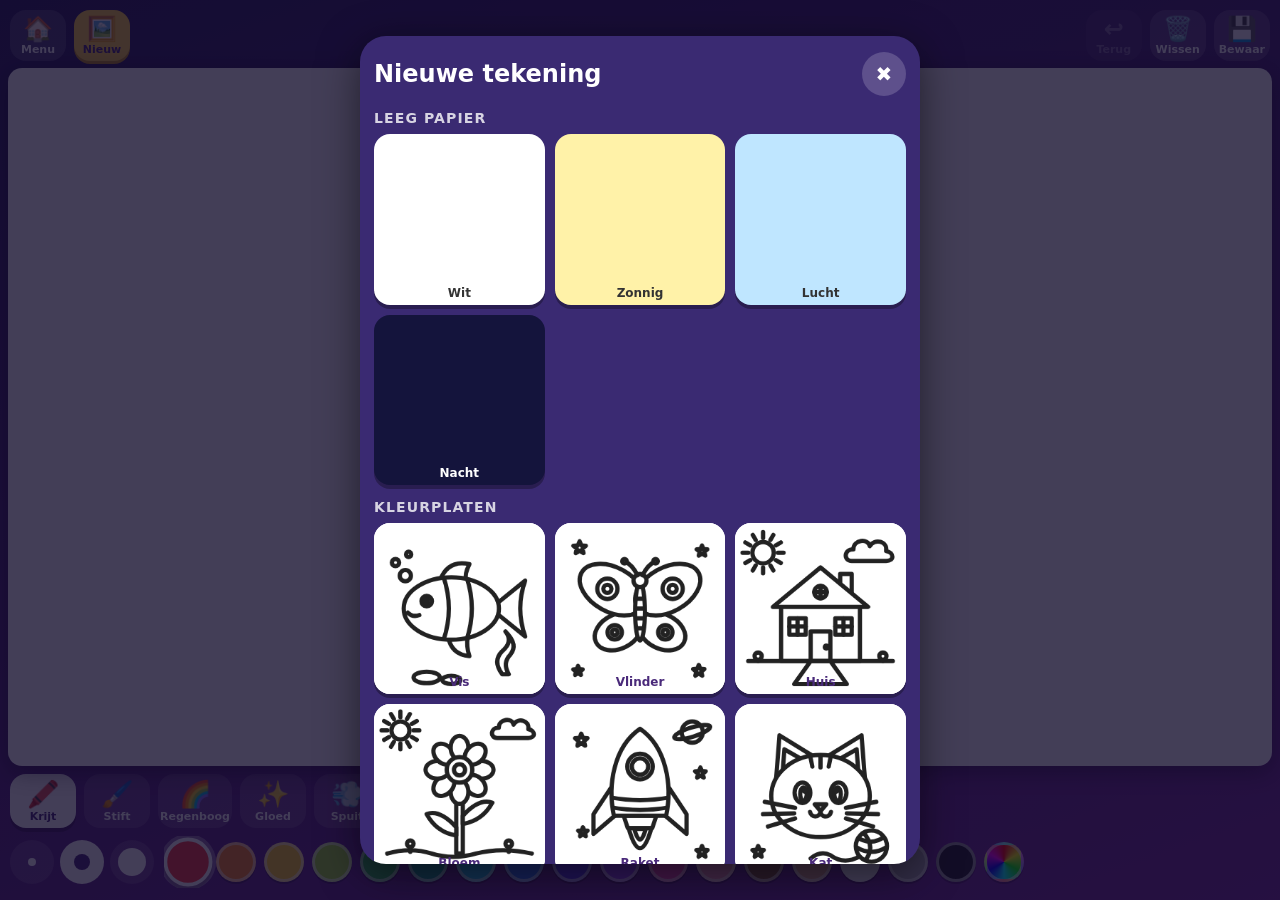
==== games/artist.html @ 067ffa8c "Initial project" ====
<!DOCTYPE html>
<html lang="nl">
<head>
<meta charset="utf-8">
<title>Tiny Artist</title>
<meta name="viewport" content="width=device-width, initial-scale=1, maximum-scale=1, user-scalable=no, viewport-fit=cover">
<meta name="apple-mobile-web-app-capable" content="yes">
<meta name="mobile-web-app-capable" content="yes">
<meta name="apple-mobile-web-app-status-bar-style" content="black-translucent">
<meta name="apple-mobile-web-app-title" content="Tiny Artist">
<meta name="theme-color" content="#2b1f5c">
<link rel="apple-touch-icon" href="../icon-180.png">
<link rel="icon" href="../icon-192.png">
<style>
  :root { --bg1:#2b1f5c; --bg2:#7a2f9a; }
  * {
    box-sizing: border-box;
    -webkit-tap-highlight-color: transparent; -webkit-touch-callout: none;
    -webkit-user-select: none; user-select: none; touch-action: none;
  }
  html, body {
    margin: 0; height: 100%; overflow: hidden; overscroll-behavior: none;
    background: linear-gradient(160deg, var(--bg1), var(--bg2)) fixed;
    font-family: ui-rounded, system-ui, -apple-system, "Segoe UI", Roboto, sans-serif; color: #fff;
  }
  #app {
    position: fixed; inset: 0; display: flex; flex-direction: column;
    padding: env(safe-area-inset-top) env(safe-area-inset-right) env(safe-area-inset-bottom) env(safe-area-inset-left);
  }
  button { font: inherit; color: inherit; border: 0; touch-action: manipulation; }

  /* ---------- header ---------- */
  header { display: flex; gap: 8px; padding: 10px 10px 6px; align-items: center; }
  header .sp { flex: 1; }
  header button {
    display: flex; flex-direction: column; align-items: center; gap: 1px; min-width: 56px;
    padding: 6px 5px 5px; border-radius: 16px; background: rgba(255,255,255,.16); font-size: 11px; font-weight: 800;
  }
  header button span { font-size: 24px; line-height: 1.1; }
  header button:active { background: rgba(255,255,255,.32); }
  header button.off { opacity: .35; }
  #btnPages { background: #ffd23f; color: #4a2a7a; box-shadow: 0 3px 0 #c9971a; }

  /* ---------- canvas ---------- */
  #stage { flex: 1; min-height: 0; position: relative; display: grid; place-items: center; padding: 0 8px; }
  #board { position: relative; border-radius: 14px; overflow: hidden; box-shadow: 0 6px 24px rgba(0,0,0,.45); }
  #board canvas { position: absolute; inset: 0; width: 100%; height: 100%; display: block; }
  #lines { pointer-events: none; }
  #stamps {
    position: absolute; left: 10px; right: 10px; bottom: 6px; display: flex; gap: 6px; padding: 6px;
    background: rgba(20,12,50,.8); border-radius: 22px; overflow-x: auto; scrollbar-width: none;
  }
  #stamps[hidden], #picker[hidden] { display: none; }
  #stamps::-webkit-scrollbar { display: none; }
  #stamps, #stamps * { touch-action: pan-x; }
  #stamps button { flex: 0 0 auto; font-size: 30px; width: 50px; height: 50px; border-radius: 14px; background: rgba(255,255,255,.12); }
  #stamps button.on { background: #fff; }

  /* ---------- tools ---------- */
  .scroller { display: flex; gap: 8px; overflow-x: auto; scrollbar-width: none; scroll-snap-type: x proximity; }
  .scroller::-webkit-scrollbar { display: none; }
  .scroller, .scroller * { touch-action: pan-x; }
  #tools { padding: 8px 10px 4px; }
  #tools button {
    flex: 0 0 66px; border-radius: 16px; padding: 6px 2px 5px; background: rgba(255,255,255,.14);
    display: flex; flex-direction: column; align-items: center; gap: 1px; font-size: 11px; font-weight: 800; scroll-snap-align: center;
  }
  #tools button span { font-size: 26px; line-height: 1.1; }
  #tools button.on { background: #fff; color: #4a2a7a; box-shadow: 0 4px 0 rgba(0,0,0,.25); }

  #row2 { display: flex; align-items: center; gap: 10px; padding: 4px 10px 12px; }
  #sizes { display: flex; gap: 6px; flex: 0 0 auto; }
  #sizes button { width: 44px; height: 44px; border-radius: 50%; background: rgba(255,255,255,.14); display: grid; place-items: center; }
  #sizes button i { display: block; border-radius: 50%; background: #fff; }
  #sizes button.on { background: #fff; }
  #sizes button.on i { background: #4a2a7a; }
  #colors { flex: 1; min-width: 0; padding: 6px 4px; }
  .sw {
    flex: 0 0 40px; height: 40px; border-radius: 50%; background: var(--c); border: 3px solid rgba(255,255,255,.55);
    box-shadow: 0 2px 0 rgba(0,0,0,.25); display: grid; place-items: center; font-size: 20px; position: relative;
  }
  .sw.on { transform: scale(1.22); border-color: #fff; box-shadow: 0 0 0 3px rgba(255,255,255,.35), 0 3px 0 rgba(0,0,0,.3); }
  .sw.custom { background: conic-gradient(red, yellow, lime, cyan, blue, magenta, red); }
  .sw.custom input { position: absolute; inset: 0; opacity: 0; width: 100%; height: 100%; }

  /* ---------- picker ---------- */
  #picker { position: fixed; inset: 0; z-index: 30; background: rgba(15,8,40,.78); display: grid; place-items: center; padding: env(safe-area-inset-top) 12px env(safe-area-inset-bottom); }
  .sheet {
    width: min(100%, 560px); max-height: 92%; overflow-y: auto; background: #3a2a72; border-radius: 26px; padding: 14px 14px 18px;
    box-shadow: 0 10px 40px rgba(0,0,0,.5);
  }
  .sheet, .sheet * { touch-action: pan-y; }
  .sheet h2 { margin: 2px 0 8px; font-size: 24px; display: flex; justify-content: space-between; align-items: center; }
  .sheet h3 { margin: 14px 0 8px; font-size: 14px; opacity: .8; text-transform: uppercase; letter-spacing: .08em; }
  #closeP { width: 44px; height: 44px; border-radius: 50%; background: rgba(255,255,255,.18); font-size: 20px; }
  .grid { display: grid; grid-template-columns: repeat(3, 1fr); gap: 10px; }
  .thumb { background: #fff; border-radius: 16px; padding: 0; overflow: hidden; position: relative; aspect-ratio: 1; box-shadow: 0 4px 0 rgba(0,0,0,.3); }
  .thumb canvas { width: 100%; height: 100%; display: block; }
  .thumb b { position: absolute; left: 0; right: 0; bottom: 5px; text-align: center; font-size: 12px; color: #4a2a7a; }
  .thumb.blank b { color: #333; }
  .thumb:active { transform: scale(.96); }

  #toast {
    position: fixed; left: 50%; bottom: 120px; transform: translateX(-50%); z-index: 40; background: #fff; color: #4a2a7a;
    font-weight: 800; padding: 12px 20px; border-radius: 24px; opacity: 0; transition: opacity .25s; pointer-events: none;
  }
  #toast.show { opacity: 1; }
</style>
</head>
<body>
<div id="app">
  <header>
    <button id="btnHome"><span>🏠</span>Menu</button>
    <button id="btnPages"><span>🖼️</span>Nieuw</button>
    <div class="sp"></div>
    <button id="btnUndo" class="off"><span>↩️</span>Terug</button>
    <button id="btnClear"><span>🗑️</span>Wissen</button>
    <button id="btnSave"><span>💾</span>Bewaar</button>
  </header>

  <div id="stage">
    <div id="board"><canvas id="paint"></canvas><canvas id="lines"></canvas></div>
    <div id="stamps" hidden></div>
  </div>

  <div id="tools" class="scroller">
    <button data-tool="crayon" class="on"><span>🖍️</span>Krijt</button>
    <button data-tool="marker"><span>🖌️</span>Stift</button>
    <button data-tool="rainbow"><span>🌈</span>Regenboog</button>
    <button data-tool="glow"><span>✨</span>Gloed</button>
    <button data-tool="spray"><span>💨</span>Spuit</button>
    <button data-tool="fill"><span>🪣</span>Vullen</button>
    <button data-tool="stamp"><span>🦄</span>Stempels</button>
    <button data-tool="eraser"><span>🧽</span>Gum</button>
  </div>

  <div id="row2">
    <div id="sizes">
      <button data-s="0" aria-label="Klein"><i style="width:8px;height:8px"></i></button>
      <button data-s="1" class="on" aria-label="Middel"><i style="width:16px;height:16px"></i></button>
      <button data-s="2" aria-label="Groot"><i style="width:28px;height:28px"></i></button>
    </div>
    <div id="colors" class="scroller"></div>
  </div>
</div>

<div id="picker" hidden>
  <div class="sheet">
    <h2>Nieuwe tekening <button id="closeP" aria-label="Sluiten">✖️</button></h2>
    <h3>Leeg papier</h3>
    <div class="grid" id="blanks"></div>
    <h3>Kleurplaten</h3>
    <div class="grid" id="pages"></div>
  </div>
</div>
<div id="toast"></div>

<script>
(() => {
  const $ = (s) => document.querySelector(s);
  const TAU = Math.PI * 2;

  /* =====================================================================
     Coloring pages: drawn with code on a 1000 x 1000 grid.
     Every shape is closed, so the paint bucket fills it neatly.
     ===================================================================== */
  function T(c) {
    const sh = (f, solid = true) => { // draw a shape; "solid" hides lines behind it
      c.beginPath(); f();
      if (solid) { c.save(); c.globalCompositeOperation = 'destination-out'; c.fill(); c.restore(); }
      c.stroke();
    };
    const open = (f) => { c.beginPath(); f(); c.stroke(); };
    const clipTo = (shape, g) => { c.save(); c.beginPath(); shape(); c.clip(); g(); c.restore(); };
    const circ = (x, y, r, solid = true) => sh(() => c.arc(x, y, r, 0, TAU), solid);
    const ell = (x, y, rx, ry, rot = 0, solid = true) => sh(() => c.ellipse(x, y, rx, ry, rot, 0, TAU), solid);
    const poly = (pts, solid = true) => sh(() => { pts.forEach(([x, y], i) => (i ? c.lineTo(x, y) : c.moveTo(x, y))); c.closePath(); }, solid);
    const line = (x1, y1, x2, y2) => open(() => { c.moveTo(x1, y1); c.lineTo(x2, y2); });
    const star = (x, y, R) => poly(Array.from({ length: 10 }, (_, i) => {
      const a = -Math.PI / 2 + i * Math.PI / 5, r = i % 2 ? R * 0.45 : R; return [x + Math.cos(a) * r, y + Math.sin(a) * r];
    }));
    const cloud = (x, y, s) => {
      const lw = c.lineWidth; c.save(); c.translate(x, y); c.scale(s, s); c.lineWidth = lw / s;
      sh(() => {
        c.moveTo(-100, 40); c.bezierCurveTo(-150, 40, -150, -30, -90, -30);
        c.bezierCurveTo(-90, -90, 0, -100, 10, -50); c.bezierCurveTo(40, -100, 120, -80, 110, -20);
        c.bezierCurveTo(160, -10, 160, 40, 110, 40); c.closePath();
      });
      c.restore();
    };
    const sun = (x, y, r) => {
      for (let i = 0; i < 12; i++) { const a = i * TAU / 12; line(x + Math.cos(a) * (r + 25), y + Math.sin(a) * (r + 25), x + Math.cos(a) * (r + 60), y + Math.sin(a) * (r + 60)); }
      circ(x, y, r);
    };
    return { c, sh, open, clipTo, circ, ell, poly, line, star, cloud, sun };
  }
  const mir = (pts) => pts.map(([x, y]) => [1000 - x, y]);

  const ART = {
    fish(t) {
      const { c, sh, open, clipTo, circ } = t;
      [[170, 300, 34], [110, 220, 22], [190, 170, 16]].forEach(([x, y, r]) => circ(x, y, r));
      sh(() => { c.moveTo(690, 500); c.lineTo(900, 330); c.quadraticCurveTo(840, 500, 900, 670); c.closePath(); });
      sh(() => { c.moveTo(380, 330); c.quadraticCurveTo(430, 200, 560, 230); c.quadraticCurveTo(530, 290, 540, 325); c.closePath(); });
      sh(() => { c.moveTo(430, 670); c.quadraticCurveTo(450, 780, 560, 790); c.quadraticCurveTo(540, 730, 550, 672); c.closePath(); });
      const body = () => c.ellipse(450, 500, 290, 190, 0, 0, TAU);
      sh(body);
      clipTo(body, () => {
        open(() => { c.moveTo(400, 300); c.quadraticCurveTo(470, 500, 400, 700); });
        open(() => { c.moveTo(540, 300); c.quadraticCurveTo(610, 500, 540, 700); });
      });
      circ(300, 455, 32); circ(296, 455, 12, false);
      open(() => { c.moveTo(185, 525); c.quadraticCurveTo(215, 555, 255, 540); });
      // seaweed + pebbles
      sh(() => { c.moveTo(760, 900); c.quadraticCurveTo(700, 820, 760, 760); c.quadraticCurveTo(830, 700, 780, 640); c.quadraticCurveTo(860, 720, 810, 780); c.quadraticCurveTo(760, 830, 800, 900); c.closePath(); });
      t.ell(300, 920, 80, 35); t.ell(450, 935, 55, 25);
    },
    butterfly(t) {
      const { c, sh, open, clipTo, circ, ell } = t;
      ell(365, 640, 150, 105, -0.45); ell(635, 640, 150, 105, 0.45);
      ell(330, 385, 215, 135, 0.5); ell(670, 385, 215, 135, -0.5);
      [[300, 380, 62], [700, 380, 62], [345, 645, 44], [655, 645, 44]].forEach(([x, y, r]) => { circ(x, y, r, false); circ(x, y, r * 0.4, false); });
      const body = () => c.ellipse(500, 520, 30, 175, 0, 0, TAU);
      sh(body);
      clipTo(body, () => [440, 500, 560, 620].forEach((y) => t.line(460, y, 540, y)));
      circ(500, 330, 40);
      open(() => { c.moveTo(485, 298); c.quadraticCurveTo(450, 230, 410, 215); });
      open(() => { c.moveTo(515, 298); c.quadraticCurveTo(550, 230, 590, 215); });
      circ(405, 212, 14); circ(595, 212, 14);
      t.star(130, 130, 40); t.star(880, 150, 34); t.star(860, 880, 36); t.star(120, 880, 30);
    },
    house(t) {
      const { c, sh, open, circ, line, poly } = t;
      t.sun(150, 160, 65); t.cloud(790, 170, 1);
      sh(() => c.rect(620, 290, 70, 140));
      sh(() => c.rect(260, 480, 480, 340));
      sh(() => { c.moveTo(210, 490); c.lineTo(500, 250); c.lineTo(790, 490); c.closePath(); });
      circ(500, 400, 38); line(462, 400, 538, 400); line(500, 362, 500, 438);
      sh(() => c.rect(440, 640, 120, 180)); circ(535, 735, 9, false);
      [[310, 560], [590, 560]].forEach(([x, y]) => { sh(() => c.rect(x, y, 100, 100)); line(x + 50, y, x + 50, y + 100); line(x, y + 50, x + 100, y + 50); });
      poly([[440, 820], [340, 960], [660, 960], [560, 820]]);
      line(60, 820, 940, 820);
      [[120, 790], [880, 790]].forEach(([x, y]) => { circ(x, y, 22); line(x, y + 22, x, y + 30); });
    },
    flower(t) {
      const { c, sh, open, circ, ell } = t;
      t.sun(140, 140, 55); t.cloud(820, 150, 0.9);
      sh(() => c.rect(480, 440, 40, 450));
      sh(() => { c.moveTo(480, 730); c.quadraticCurveTo(380, 620, 300, 650); c.quadraticCurveTo(360, 760, 480, 780); c.closePath(); });
      sh(() => { c.moveTo(520, 660); c.quadraticCurveTo(620, 550, 700, 580); c.quadraticCurveTo(640, 690, 520, 710); c.closePath(); });
      for (let k = 0; k < 8; k++) { const a = k * TAU / 8; ell(500 + Math.cos(a) * 135, 380 + Math.sin(a) * 135, 72, 54, a); }
      circ(500, 380, 78); circ(500, 380, 34, false);
      open(() => { c.moveTo(60, 890); c.quadraticCurveTo(200, 850, 330, 890); c.quadraticCurveTo(460, 930, 600, 890); c.quadraticCurveTo(760, 850, 940, 890); });
      [[200, 870], [800, 870]].forEach(([x, y]) => { circ(x, y - 40, 20); t.line(x, y - 20, x, y + 10); });
    },
    rocket(t) {
      const { c, sh, open, clipTo, circ, poly } = t;
      t.star(140, 200, 40); t.star(870, 400, 34); t.star(150, 760, 30); t.star(880, 880, 36);
      circ(820, 150, 65); t.ell(820, 150, 115, 28, -0.3, false);
      poly([[335, 470], [215, 650], [215, 770], [345, 660]]);
      poly(mir([[335, 470], [215, 650], [215, 770], [345, 660]]));
      poly([[400, 660], [600, 660], [575, 735], [425, 735]]);
      sh(() => { c.moveTo(430, 735); c.quadraticCurveTo(500, 980, 570, 735); c.closePath(); });
      sh(() => { c.moveTo(465, 740); c.quadraticCurveTo(500, 870, 535, 740); c.closePath(); }, false);
      const body = () => { c.moveTo(500, 130); c.bezierCurveTo(660, 240, 700, 470, 660, 660); c.lineTo(340, 660); c.bezierCurveTo(300, 470, 340, 240, 500, 130); c.closePath(); };
      sh(body);
      clipTo(body, () => {
        open(() => { c.moveTo(280, 540); c.quadraticCurveTo(500, 590, 720, 540); });
        open(() => { c.moveTo(280, 600); c.quadraticCurveTo(500, 650, 720, 600); });
      });
      circ(500, 360, 78); circ(500, 360, 50, false);
    },
    cat(t) {
      const { c, sh, open, clipTo, circ, ell, poly, line } = t;
      const ear = [[230, 430], [250, 170], [460, 300]], inner = [[270, 390], [280, 255], [385, 315]];
      poly(ear); poly(mir(ear)); poly(inner, false); poly(mir(inner), false);
      const head = () => c.ellipse(500, 540, 300, 250, 0, 0, TAU);
      sh(head);
      clipTo(head, () => { line(500, 300, 500, 365); line(440, 310, 450, 360); line(560, 310, 550, 360); });
      ell(390, 520, 48, 62); ell(396, 528, 20, 40, 0, false); circ(404, 505, 8, false);
      ell(610, 520, 48, 62); ell(604, 528, 20, 40, 0, false); circ(596, 505, 8, false);
      poly([[465, 590], [535, 590], [500, 632]]);
      open(() => c.arc(468, 632, 32, 0, Math.PI * 0.95));
      open(() => c.arc(532, 632, 32, Math.PI * 0.05, Math.PI));
      [[345, 612, 160, 575], [340, 645, 150, 650], [345, 676, 180, 725]].forEach(([a, b, x, y]) => { line(a, b, x, y); line(1000 - a, b, 1000 - x, y); });
      const ball = () => c.arc(810, 845, 95, 0, TAU);
      sh(ball);
      clipTo(ball, () => {
        open(() => { c.moveTo(720, 790); c.quadraticCurveTo(810, 850, 900, 780); });
        open(() => { c.moveTo(715, 850); c.quadraticCurveTo(810, 910, 905, 850); });
        open(() => { c.moveTo(760, 760); c.quadraticCurveTo(840, 850, 770, 935); });
      });
      open(() => { c.moveTo(735, 910); c.quadraticCurveTo(640, 960, 560, 900); c.quadraticCurveTo(500, 870, 440, 920); });
      t.star(120, 880, 36);
    },
    rainbow(t) {
      const { c, sh, open, circ, line } = t;
      t.sun(500, 150, 62);
      [350, 300, 250, 200, 150].forEach((r) => sh(() => c.arc(500, 700, r, Math.PI, TAU), true));
      line(150, 700, 850, 700);
      t.cloud(170, 715, 1.05); t.cloud(830, 715, 1.05);
      t.star(130, 330, 36); t.star(870, 330, 36); t.star(300, 880, 32); t.star(700, 880, 32);
      circ(500, 850, 38); t.line(500, 888, 500, 940);
    },
    car(t) {
      const { c, sh, open, circ, poly, line } = t;
      t.sun(150, 150, 55); t.cloud(790, 170, 0.9);
      circ(95, 545, 18); circ(55, 505, 12);
      sh(() => {
        c.moveTo(150, 600); c.lineTo(150, 505); c.quadraticCurveTo(150, 470, 190, 462); c.lineTo(330, 440); c.lineTo(420, 340);
        c.quadraticCurveTo(440, 320, 470, 320); c.lineTo(640, 320); c.quadraticCurveTo(670, 320, 690, 345); c.lineTo(760, 440);
        c.lineTo(820, 460); c.quadraticCurveTo(850, 470, 850, 505); c.lineTo(850, 600); c.closePath();
      });
      poly([[360, 440], [435, 355], [535, 355], [535, 440]], false);
      poly([[565, 440], [565, 355], [650, 355], [715, 440]], false);
      line(550, 440, 550, 590); circ(820, 525, 22); poly([[155, 520], [180, 520], [180, 550], [155, 550]], false);
      line(580, 480, 640, 480);
      [[300, 620], [700, 620]].forEach(([x, y]) => { circ(x, y, 85); circ(x, y, 45, false); circ(x, y, 14, false); });
      line(40, 705, 960, 705);
      [[130, 770, 320, 770], [420, 770, 600, 770], [700, 770, 880, 770]].forEach(([a, b, x, y]) => line(a, b, x, y));
    },
    icecream(t) {
      const { c, sh, open, clipTo, circ, ell, line } = t;
      t.star(160, 250, 36); t.star(840, 310, 30); t.star(790, 760, 28); t.star(200, 780, 26);
      const cone = () => { c.moveTo(370, 520); c.lineTo(630, 520); c.lineTo(500, 920); c.closePath(); };
      sh(cone);
      clipTo(cone, () => {
        for (let i = 0; i < 9; i++) { const x0 = 300 + i * 45; line(x0, 500, x0 - 220, 940); line(x0, 500, x0 + 220, 940); }
      });
      ell(500, 505, 175, 80);
      const top = () => c.ellipse(500, 370, 140, 110, 0, 0, TAU);
      sh(top);
      clipTo(top, () => [[440, 330, .5], [520, 305, 2], [565, 385, 1.2], [455, 410, 2.6], [500, 360, 3.2], [405, 375, 1], [575, 330, 2.2], [530, 430, .2]]
        .forEach(([x, y, a]) => line(x - Math.cos(a) * 12, y - Math.sin(a) * 12, x + Math.cos(a) * 12, y + Math.sin(a) * 12)));
      circ(500, 245, 38);
      open(() => { c.moveTo(505, 208); c.quadraticCurveTo(545, 130, 600, 105); });
    },
  };
  const PAGES = [
    { id: 'fish', n: 'Vis' }, { id: 'butterfly', n: 'Vlinder' }, { id: 'house', n: 'Huis' },
    { id: 'flower', n: 'Bloem' }, { id: 'rocket', n: 'Raket' }, { id: 'cat', n: 'Kat' },
    { id: 'rainbow', n: 'Regenboog' }, { id: 'car', n: 'Auto' }, { id: 'icecream', n: 'IJsje' },
  ];
  function renderPage(c, w, h, id, lw = 11) {
    c.save();
    const s = Math.min(w, h) / 1000 * 0.96;
    c.translate((w - 1000 * s) / 2, (h - 1000 * s) / 2); c.scale(s, s);
    c.lineWidth = lw; c.lineCap = 'round'; c.lineJoin = 'round'; c.strokeStyle = '#222'; c.fillStyle = '#000';
    ART[id](T(c));
    c.restore();
  }

  /* ============================ canvas setup ============================ */
  const stage = $('#stage'), board = $('#board'), paint = $('#paint'), lines = $('#lines');
  const pctx = paint.getContext('2d');
  const lctx = lines.getContext('2d', { willReadFrequently: true });
  let W, H, page = null, bg = '#ffffff', dirty = false;
  let tool = 'crayon', color = '#ff3b3b', size = 1, stampCh = '🦄';
  const undoStack = [];

  (function initSize() {
    const r = stage.getBoundingClientRect(), dpr = Math.min(window.devicePixelRatio || 1, 2);
    const k = Math.min(1, 1500 / Math.max(r.width * dpr, r.height * dpr));
    W = Math.max(300, Math.round(r.width * dpr * k)); H = Math.max(300, Math.round(r.height * dpr * k));
    paint.width = lines.width = W; paint.height = lines.height = H;
  })();
  function fit() {
    const r = stage.getBoundingClientRect(), s = Math.min((r.width - 16) / W, r.height / H);
    board.style.width = W * s + 'px'; board.style.height = H * s + 'px';
  }
  fit(); addEventListener('resize', fit); addEventListener('orientationchange', () => setTimeout(fit, 200));

  const k = () => W / 800;
  function updateUndo() { $('#btnUndo').classList.toggle('off', !undoStack.length); }
  function setPage(id, bgc) {
    page = id; bg = bgc; dirty = false; undoStack.length = 0; updateUndo();
    pctx.fillStyle = bg; pctx.fillRect(0, 0, W, H);
    lctx.clearRect(0, 0, W, H);
    if (id) renderPage(lctx, W, H, id);
  }
  function pushUndo() {
    undoStack.push(pctx.getImageData(0, 0, W, H));
    if (undoStack.length > 10) undoStack.shift();
    updateUndo(); dirty = true;
  }

  /* ============================ autosave ============================ */
  let saveTimer;
  function saveSoon() { clearTimeout(saveTimer); saveTimer = setTimeout(autosave, 600); }
  function autosave() {
    try { localStorage.setItem('ta-save', JSON.stringify({ page, bg, W, H, img: paint.toDataURL('image/png') })); } catch (e) {}
  }
  function restore() {
    try {
      const d = JSON.parse(localStorage.getItem('ta-save') || 'null'); if (!d) return false;
      setPage(d.page, d.bg);
      const img = new Image();
      img.onload = () => { const s = Math.min(W / d.W, H / d.H); pctx.drawImage(img, (W - d.W * s) / 2, (H - d.H * s) / 2, d.W * s, d.H * s); };
      img.src = d.img; dirty = true; return true;
    } catch (e) { return false; }
  }

  /* ============================ drawing ============================ */
  const BASE = [7, 16, 34], STAMP = [70, 120, 200];
  const bw = () => BASE[size] * k();
  function stroke(a, b, w, style) {
    pctx.strokeStyle = style; pctx.lineWidth = w; pctx.lineCap = 'round'; pctx.lineJoin = 'round';
    pctx.beginPath(); pctx.moveTo(a.x, a.y); pctx.lineTo(b.x, b.y); pctx.stroke();
  }
  function seg(st, a, b) {
    const c = pctx, d = Math.hypot(b.x - a.x, b.y - a.y);
    switch (tool) {
      case 'crayon': stroke(a, b, bw(), color); break;
      case 'marker': stroke(a, b, bw() * 1.9, color); break;
      case 'eraser': stroke(a, b, bw() * 2.4, bg); break;
      case 'rainbow': st.hue = (st.hue + d * 0.5) % 360; stroke(a, b, bw() * 1.3, `hsl(${st.hue},95%,55%)`); break;
      case 'glow':
        c.save(); c.shadowColor = color; c.shadowBlur = bw() * 1.8;
        stroke(a, b, bw(), color); c.restore(); break;
      case 'spray': {
        const n = Math.max(1, Math.ceil(d / (bw() * 0.4))); c.fillStyle = color;
        for (let i = 0; i < n; i++) {
          const t = i / n, x = a.x + (b.x - a.x) * t, y = a.y + (b.y - a.y) * t;
          for (let j = 0; j < 8; j++) { const an = Math.random() * TAU, r = bw() * 1.8 * Math.sqrt(Math.random()); c.fillRect(x + Math.cos(an) * r, y + Math.sin(an) * r, 2 * k(), 2 * k()); }
        }
        break;
      }
    }
  }
  function stampAt(p) {
    pctx.font = `${STAMP[size] * k()}px "Apple Color Emoji","Segoe UI Emoji",sans-serif`;
    pctx.textAlign = 'center'; pctx.textBaseline = 'middle'; pctx.fillText(stampCh, p.x, p.y);
  }

  /* flood fill: coloring pages fill whatever the outlines enclose; blank canvases fill similar colors */
  function fill(x, y, hex) {
    x |= 0; y |= 0; if (x < 0 || y < 0 || x >= W || y >= H) return;
    const img = pctx.getImageData(0, 0, W, H), pd = new Uint32Array(img.data.buffer);
    const rgb = [1, 3, 5].map((i) => parseInt(hex.slice(i, i + 2), 16));
    const col = ((255 << 24) | (rgb[2] << 16) | (rgb[1] << 8) | rgb[0]) >>> 0;
    let test;
    if (page) {
      const la = lctx.getImageData(0, 0, W, H).data;
      if (la[(y * W + x) * 4 + 3] > 200) return; // tapped on an outline
      test = (i) => la[i * 4 + 3] <= 200;
    } else {
      const target = pd[y * W + x], tol = 48;
      const near = (a, b) => Math.abs((a & 255) - (b & 255)) <= tol && Math.abs(((a >> 8) & 255) - ((b >> 8) & 255)) <= tol && Math.abs(((a >> 16) & 255) - ((b >> 16) & 255)) <= tol;
      if (near(target, col)) return;
      test = (i) => near(pd[i], target);
    }
    const seen = new Uint8Array(W * H), stack = [y * W + x];
    while (stack.length) {
      const i = stack.pop(); if (seen[i] || !test(i)) continue;
      const cy = (i / W) | 0, row = cy * W; let l = i - row, r = l;
      while (l > 0 && !seen[row + l - 1] && test(row + l - 1)) l--;
      while (r < W - 1 && !seen[row + r + 1] && test(row + r + 1)) r++;
      for (let xx = l; xx <= r; xx++) { seen[row + xx] = 1; pd[row + xx] = col; }
      for (const ny of [cy - 1, cy + 1]) {
        if (ny < 0 || ny >= H) continue;
        let inSpan = false;
        for (let xx = l; xx <= r; xx++) {
          const j = ny * W + xx, ok = !seen[j] && test(j);
          if (ok && !inSpan) { stack.push(j); inSpan = true; } else if (!ok) inSpan = false;
        }
      }
    }
    if (!page) { // blank canvas: grow 1px so soft stroke edges don't leave a halo
      const grow = [];
      for (let i = 0; i < seen.length; i++) if (seen[i]) {
        const cx = i % W;
        if (cx > 0 && !seen[i - 1]) grow.push(i - 1);
        if (cx < W - 1 && !seen[i + 1]) grow.push(i + 1);
        if (i >= W && !seen[i - W]) grow.push(i - W);
        if (i < seen.length - W && !seen[i + W]) grow.push(i + W);
      }
      grow.forEach((j) => { pd[j] = col; });
    }
    pctx.putImageData(img, 0, 0);
  }

  /* ============================ pointer input ============================ */
  const ptrs = new Map();
  const pos = (e) => { const r = board.getBoundingClientRect(); return { x: (e.clientX - r.left) * W / r.width, y: (e.clientY - r.top) * H / r.height }; };
  board.addEventListener('pointerdown', (e) => {
    e.preventDefault();
    if (ptrs.size === 0) pushUndo();
    const p = pos(e);
    if (tool === 'fill') { fill(p.x, p.y, color); saveSoon(); return; }
    board.setPointerCapture(e.pointerId);
    const st = { x: p.x, y: p.y, hue: Math.random() * 360, acc: 0 };
    ptrs.set(e.pointerId, st);
    if (tool === 'stamp') stampAt(p); else seg(st, p, { x: p.x + 0.01, y: p.y });
  });
  board.addEventListener('pointermove', (e) => {
    const st = ptrs.get(e.pointerId); if (!st) return;
    const evs = e.getCoalescedEvents ? e.getCoalescedEvents() : [];
    (evs.length ? evs : [e]).forEach((ev) => {
      const p = pos(ev), a = { x: st.x, y: st.y };
      if (tool === 'stamp') { st.acc += Math.hypot(p.x - a.x, p.y - a.y); if (st.acc >= STAMP[size] * k() * 0.8) { stampAt(p); st.acc = 0; } }
      else seg(st, a, p);
      st.x = p.x; st.y = p.y;
    });
  });
  const up = (e) => { if (ptrs.delete(e.pointerId) && ptrs.size === 0) saveSoon(); };
  board.addEventListener('pointerup', up); board.addEventListener('pointercancel', up);

  /* ============================ toolbar ============================ */
  function selectTool(t) {
    tool = t;
    document.querySelectorAll('#tools button').forEach((b) => b.classList.toggle('on', b.dataset.tool === t));
    $('#stamps').hidden = t !== 'stamp';
  }
  document.querySelectorAll('#tools button').forEach((b) => b.addEventListener('click', () => selectTool(b.dataset.tool)));
  document.querySelectorAll('#sizes button').forEach((b) => b.addEventListener('click', () => {
    size = +b.dataset.s; document.querySelectorAll('#sizes button').forEach((x) => x.classList.toggle('on', x === b));
  }));

  const COLORS = ['#ff3b3b', '#ff8a1f', '#ffd21f', '#a6e22e', '#2fbf4f', '#14a38b', '#22c7e8', '#2d7dff', '#5b3df5', '#a24bff', '#ff4fb8', '#ff9db5', '#8b5a2b', '#e8b38a', '#ffffff', '#b0b0b0', '#222222'];
  const colorsEl = $('#colors');
  function pickColor(hex, el) {
    color = hex; if (tool === 'eraser') selectTool('crayon');
    colorsEl.querySelectorAll('.sw').forEach((s) => s.classList.toggle('on', s === el));
  }
  COLORS.forEach((hex, i) => {
    const b = document.createElement('button'); b.className = 'sw' + (i === 0 ? ' on' : ''); b.style.setProperty('--c', hex);
    b.setAttribute('aria-label', 'Kleur ' + hex); b.addEventListener('click', () => pickColor(hex, b)); colorsEl.appendChild(b);
  });
  colorsEl.insertAdjacentHTML('beforeend', '<label class="sw custom" aria-label="Meer kleuren"><input type="color" id="custom" value="#ff3b3b"></label>');
  $('#custom').addEventListener('input', (e) => pickColor(e.target.value, e.target.parentElement));

  const stampsEl = $('#stamps');
  ['🦄', '🐶', '🐱', '🐠', '🦋', '🌸', '⭐', '❤️', '🌈', '🚀', '🍦', '🎈', '🐢', '🦖', '🍓', '☀️', '🐸', '🎂'].forEach((ch, i) => {
    const b = document.createElement('button'); b.textContent = ch; if (!i) b.className = 'on';
    b.addEventListener('click', () => { stampCh = ch; stampsEl.querySelectorAll('button').forEach((x) => x.classList.toggle('on', x === b)); $('#tools [data-tool=stamp] span').textContent = ch; });
    stampsEl.appendChild(b);
  });

  /* ============================ header actions ============================ */
  $('#btnUndo').addEventListener('click', () => { const s = undoStack.pop(); if (s) { pctx.putImageData(s, 0, 0); updateUndo(); saveSoon(); } });
  $('#btnClear').addEventListener('click', () => { pushUndo(); pctx.fillStyle = bg; pctx.fillRect(0, 0, W, H); saveSoon(); toast('Gewist! Tik op ↩️ om het terug te halen'); });
  $('#btnSave').addEventListener('click', async () => {
    const c = document.createElement('canvas'); c.width = W; c.height = H;
    const x = c.getContext('2d'); x.drawImage(paint, 0, 0); x.drawImage(lines, 0, 0);
    const blob = await new Promise((r) => c.toBlob(r, 'image/png'));
    const file = new File([blob], 'mijn-tekening.png', { type: 'image/png' });
    if (navigator.canShare && navigator.canShare({ files: [file] })) {
      try { await navigator.share({ files: [file], title: 'Mijn tekening' }); toast('Bewaard! 🎉'); } catch (e) {}
    } else {
      const u = URL.createObjectURL(blob), a = document.createElement('a');
      a.href = u; a.download = 'mijn-tekening.png'; document.body.appendChild(a); a.click(); a.remove();
      setTimeout(() => URL.revokeObjectURL(u), 10000); toast('Bewaard! 🎉');
    }
  });
  let toastT;
  function toast(msg) { const t = $('#toast'); t.textContent = msg; t.classList.add('show'); clearTimeout(toastT); toastT = setTimeout(() => t.classList.remove('show'), 2200); }

  /* ============================ picker ============================ */
  const picker = $('#picker');
  function start(id, bgc) {
    if (dirty && !confirm('Nieuwe tekening beginnen? Je huidige tekening wordt gewist (druk eerst op Bewaar om hem te bewaren).')) return;
    setPage(id, bgc); picker.hidden = true; saveSoon();
  }
  [['Wit', '#ffffff'], ['Zonnig', '#fff2a8'], ['Lucht', '#bfe6ff'], ['Nacht', '#14143c']].forEach(([n, bgc]) => {
    const b = document.createElement('button'); b.className = 'thumb blank'; b.style.background = bgc;
    b.innerHTML = `<b style="${n === 'Nacht' ? 'color:#fff' : ''}">${n}</b>`; b.addEventListener('click', () => start(null, bgc)); $('#blanks').appendChild(b);
  });
  PAGES.forEach((p) => {
    const b = document.createElement('button'), cv = document.createElement('canvas'); b.className = 'thumb';
    cv.width = cv.height = 240; const x = cv.getContext('2d'); x.fillStyle = '#fff'; x.fillRect(0, 0, 240, 240);
    renderPage(x, 240, 240, p.id, 26);
    b.appendChild(cv); b.insertAdjacentHTML('beforeend', `<b>${p.n}</b>`);
    b.addEventListener('click', () => start(p.id, '#ffffff')); $('#pages').appendChild(b);
  });
  $('#btnHome').addEventListener('click', () => { location.href = '../index.html'; });
  $('#btnPages').addEventListener('click', () => { picker.hidden = false; });
  $('#closeP').addEventListener('click', () => { picker.hidden = true; });

  ['gesturestart', 'contextmenu', 'dblclick'].forEach((ev) => document.addEventListener(ev, (e) => e.preventDefault()));
  setPage(null, '#ffffff');
  if (!restore()) picker.hidden = false;
})();
</script>
</body>
</html>
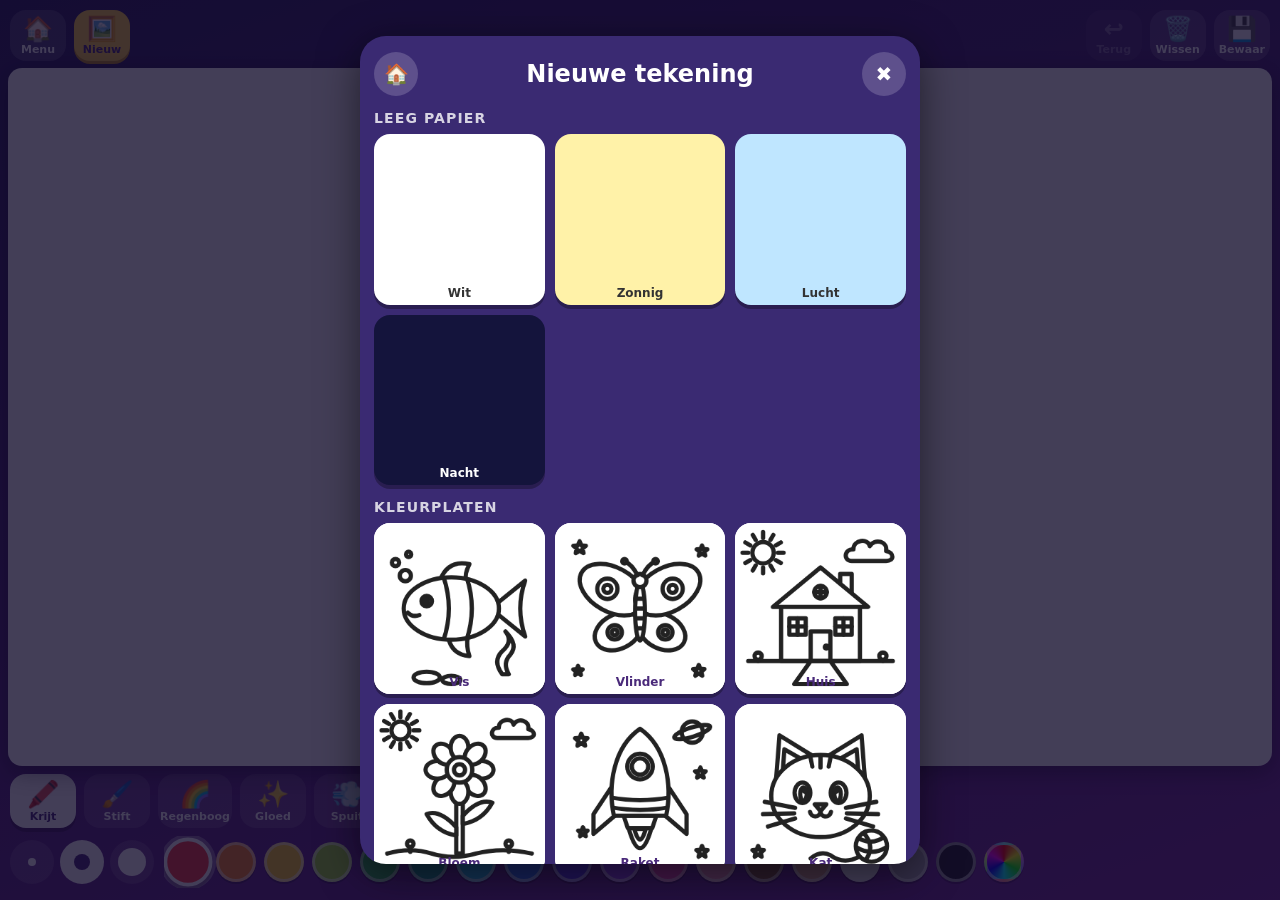
==== commit 2cbbed2c: "Added back buttons" ====
--- a/games/artist.html
+++ b/games/artist.html
@@ -92,6 +92,8 @@
   .sheet, .sheet * { touch-action: pan-y; }
   .sheet h2 { margin: 2px 0 8px; font-size: 24px; display: flex; justify-content: space-between; align-items: center; }
   .sheet h3 { margin: 14px 0 8px; font-size: 14px; opacity: .8; text-transform: uppercase; letter-spacing: .08em; }
+  .sheet h2 span { flex: 1; text-align: center; }
+  #homeP { width: 44px; height: 44px; border-radius: 50%; background: rgba(255,255,255,.18); font-size: 20px; }
   #closeP { width: 44px; height: 44px; border-radius: 50%; background: rgba(255,255,255,.18); font-size: 20px; }
   .grid { display: grid; grid-template-columns: repeat(3, 1fr); gap: 10px; }
   .thumb { background: #fff; border-radius: 16px; padding: 0; overflow: hidden; position: relative; aspect-ratio: 1; box-shadow: 0 4px 0 rgba(0,0,0,.3); }
@@ -146,7 +148,7 @@
 
 <div id="picker" hidden>
   <div class="sheet">
-    <h2>Nieuwe tekening <button id="closeP" aria-label="Sluiten">✖️</button></h2>
+    <h2><button id="homeP" aria-label="Menu">🏠</button><span>Nieuwe tekening</span><button id="closeP" aria-label="Sluiten">✖️</button></h2>
     <h3>Leeg papier</h3>
     <div class="grid" id="blanks"></div>
     <h3>Kleurplaten</h3>
@@ -573,6 +575,7 @@
     b.addEventListener('click', () => start(p.id, '#ffffff')); $('#pages').appendChild(b);
   });
   $('#btnHome').addEventListener('click', () => { location.href = '../index.html'; });
+  $('#homeP').addEventListener('click', () => { location.href = '../index.html'; });
   $('#btnPages').addEventListener('click', () => { picker.hidden = false; });
   $('#closeP').addEventListener('click', () => { picker.hidden = true; });
 
